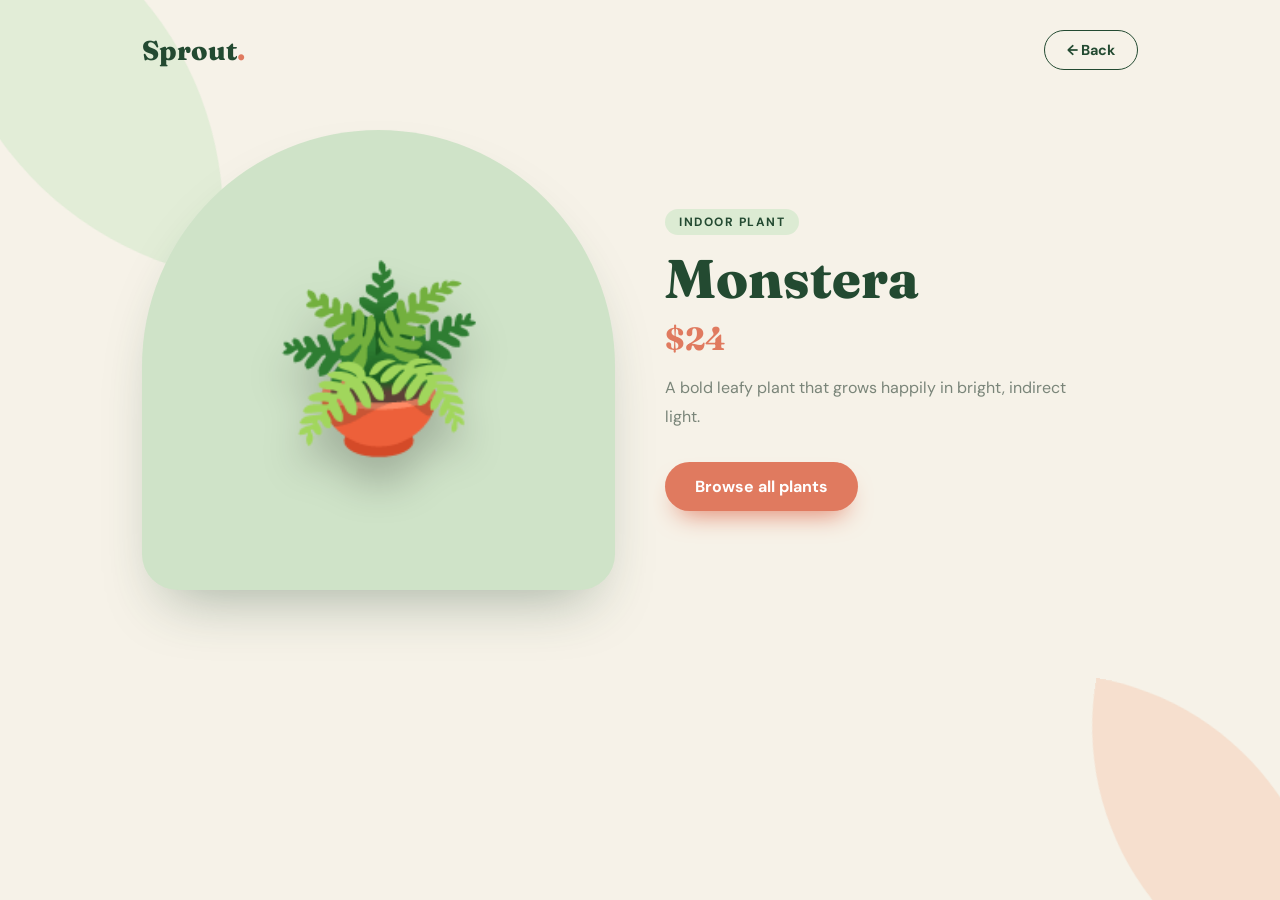
==== product.html @ da3f98dd "Plant Online Shop Project Start" ====
<!DOCTYPE html>
<html lang="en" dir="ltr">
<head>
  <meta charset="UTF-8">
  <meta name="viewport" content="width=device-width, initial-scale=1.0">
  <title>Plant | Sprout</title>
  <link rel="preconnect" href="https://fonts.googleapis.com">
  <link href="https://fonts.googleapis.com/css2?family=Fraunces:wght@600;700;800&family=DM+Sans:wght@400;500;700&display=swap" rel="stylesheet">
  <link rel="stylesheet" href="style.css">
</head>
<body>

  <!-- Decorative background shapes -->
  <span class="leaf leaf-1"></span>
  <span class="leaf leaf-2"></span>

  <div class="app">

    <header class="header">
      <a href="index.html" class="logo">Sprout<span>.</span></a>

      <!-- Back button: for the History object (history.back()) -->
      <button type="button" class="btn-back" id="back-btn">← Back</button>
    </header>

    <!-- ===== Plant details =====
         JS reads the id from the URL (product.html?id=1) with URLSearchParams,
         finds the plant and fills the elements below.
         The sample content is only here so you can see the style; JS will replace it.
         Set the soft color from JS with:
         document.getElementById('detail').style.setProperty('--accent', product.color)
    -->
    <main class="detail" id="detail" style="--accent: #cfe3c8;">

      <section class="detail-visual">
        <!-- Replace the emoji with an <img>, for example: <img src="img/monstera.png" alt="Monstera"> -->
        <div class="detail-arch" id="detail-img">
          <span class="img-placeholder">🪴</span>
        </div>
      </section>

      <section class="detail-info">
        <span class="detail-label">Indoor plant</span>
        <h1 class="detail-name" id="detail-name">Monstera</h1>
        <p class="detail-price" id="detail-price">$24</p>
        <p class="detail-desc" id="detail-desc">
          A bold leafy plant that grows happily in bright, indirect light.
        </p>

        <a href="index.html" class="btn-home">Browse all plants</a>
      </section>

    </main>

    <!-- Shown by JS when the id in the URL doesn't match any plant
         (remove the class "hidden" to show it, and hide #detail) -->
    <div class="not-found hidden" id="not-found">
      <span class="not-found-icon">🥀</span>
      <h2>Plant not found</h2>
      <p>This plant doesn't exist or was removed.</p>
      <a href="index.html" class="btn-home">Back to the shop</a>
    </div>

  </div>
  <script src="data.js"></script>
  <script src="product.js"></script>
</body>
</html>
---- style.css ----
* { margin: 0; padding: 0; box-sizing: border-box; }

:root {
  --bg: #f6f2e8;
  --green: #234a31;
  --green-2: #3c7a52;
  --ink: #1d2b22;
  --muted: #7a8579;
  --line: #e6e0d0;
  --terracotta: #e07a5f;
  --accent: #cfe3c8; /* default soft color; each card overrides it */
}

body {
  min-height: 100vh;
  font-family: 'DM Sans', sans-serif;
  background: var(--bg);
  color: var(--ink);
  position: relative;
  overflow-x: hidden;
}

button { font-family: inherit; cursor: pointer; }

/* Helper class for hiding elements */
.hidden { display: none !important; }

/* ---------- Decorative leaf shapes ---------- */
.leaf {
  position: fixed;
  z-index: 0;
  pointer-events: none;
  background: #dcebd3;
  border-radius: 0 100% 0 100%;
}
.leaf-1 { width: 340px; height: 340px; top: -90px; left: -90px; transform: rotate(10deg); opacity: .8; }
.leaf-2 { width: 280px; height: 280px; bottom: -80px; right: -70px; transform: rotate(190deg); background: #f6d7c3; opacity: .7; }

.app {
  position: relative;
  z-index: 1;
  max-width: 1040px;
  margin: 0 auto;
  padding: 30px 22px 80px;
}

/* ---------- Header ---------- */
.header {
  display: flex;
  justify-content: space-between;
  align-items: center;
}
.logo {
  font-family: 'Fraunces', serif;
  font-weight: 800;
  font-size: 1.7rem;
  color: var(--green);
  text-decoration: none;
}
.logo span { color: var(--terracotta); }
.header-note {
  font-size: .85rem;
  color: var(--muted);
  padding: 7px 16px;
  border: 1px solid var(--line);
  border-radius: 50px;
}

.btn-back {
  padding: 10px 22px;
  border-radius: 50px;
  border: 1.5px solid var(--green);
  background: transparent;
  color: var(--green);
  font-weight: 700;
  font-size: .9rem;
  transition: background .25s, color .25s, transform .25s;
}
.btn-back:hover { background: var(--green); color: #fff; transform: translateX(-4px); }

/* ---------- Intro ---------- */
.intro { text-align: center; margin: 70px 0 90px; }
.eyebrow {
  display: inline-block;
  padding: 6px 16px;
  border-radius: 50px;
  background: #dcebd3;
  color: var(--green);
  font-size: .75rem;
  font-weight: 700;
  letter-spacing: 1.5px;
  text-transform: uppercase;
  margin-bottom: 16px;
}
.intro h1 {
  font-family: 'Fraunces', serif;
  font-weight: 700;
  font-size: clamp(2.2rem, 6vw, 3.6rem);
  line-height: 1.12;
  color: var(--green);
}
.intro h1 em {
  font-style: italic;
  color: var(--terracotta);
}
.intro p { margin-top: 14px; color: var(--muted); }

/* ---------- Grid ---------- */
.plant-grid {
  display: grid;
  grid-template-columns: repeat(auto-fit, minmax(250px, 1fr));
  gap: 36px 28px;
}

/* ---------- Plant card (arch shape) ---------- */
.plant-card {
  background: #fff;
  border-radius: 150px 150px 28px 28px;
  padding: 14px 14px 24px;
  box-shadow: 0 14px 30px -14px rgba(35, 74, 49, .25);
  transition: transform .4s, box-shadow .4s;
  animation: rise .6s ease both;
}
.plant-card:nth-child(2) { animation-delay: .1s; }
.plant-card:nth-child(3) { animation-delay: .2s; }
.plant-card:nth-child(4) { animation-delay: .3s; }

.plant-card:hover {
  transform: translateY(-10px);
  box-shadow: 0 30px 50px -18px rgba(35, 74, 49, .35);
}

@keyframes rise {
  from { opacity: 0; transform: translateY(30px); }
  to   { opacity: 1; transform: translateY(0); }
}

.plant-img {
  height: 230px;
  display: grid;
  place-items: center;
  background: var(--accent);
  border-radius: 140px 140px 18px 18px;
  overflow: hidden;
}
.plant-img img,
.img-placeholder {
  max-width: 78%;
  max-height: 190px;
  object-fit: contain;
  filter: drop-shadow(0 18px 14px rgba(0, 0, 0, .18));
  transition: transform .5s cubic-bezier(.2, .8, .2, 1);
}
.img-placeholder { font-size: 6.5rem; line-height: 1; }
.plant-card:hover .plant-img img,
.plant-card:hover .img-placeholder { transform: scale(1.1) rotate(-5deg); }

.plant-body { padding: 18px 12px 0; }

.plant-name {
  font-family: 'Fraunces', serif;
  font-weight: 700;
  font-size: 1.5rem;
  color: var(--green);
}

.plant-footer {
  display: flex;
  justify-content: space-between;
  align-items: center;
  margin-top: 14px;
  padding-top: 16px;
  border-top: 1px dashed var(--line);
}
.plant-price {
  font-family: 'Fraunces', serif;
  font-weight: 700;
  font-size: 1.5rem;
  color: var(--terracotta);
}

/* "View" link (an <a> tag styled as a button) */
.btn-view {
  display: inline-block;
  padding: 10px 20px;
  border-radius: 50px;
  background: var(--green);
  color: #fff;
  font-weight: 700;
  font-size: .85rem;
  text-decoration: none;
  transition: background .25s, transform .15s;
}
.btn-view:hover { background: var(--green-2); }
.btn-view:active { transform: scale(.96); }

/* ---------- Detail page ---------- */
.detail {
  display: grid;
  grid-template-columns: 1fr 1fr;
  gap: 50px;
  align-items: center;
  margin-top: 60px;
  animation: rise .6s ease both;
}

.detail-arch {
  height: 460px;
  display: grid;
  place-items: center;
  background: var(--accent);
  border-radius: 240px 240px 36px 36px;
  box-shadow: 0 30px 60px -25px rgba(35, 74, 49, .4);
  overflow: hidden;
}
.detail-arch img,
.detail-arch .img-placeholder {
  max-width: 70%;
  max-height: 330px;
  object-fit: contain;
  filter: drop-shadow(0 26px 20px rgba(0, 0, 0, .22));
  animation: sway 5s ease-in-out infinite;
  transform-origin: bottom center;
}
.detail-arch .img-placeholder { font-size: 11rem; }

@keyframes sway {
  0%, 100% { transform: rotate(-3deg); }
  50%      { transform: rotate(3deg); }
}

.detail-label {
  display: inline-block;
  padding: 5px 14px;
  border-radius: 50px;
  background: #dcebd3;
  color: var(--green);
  font-size: .75rem;
  font-weight: 700;
  letter-spacing: 1.5px;
  text-transform: uppercase;
}
.detail-name {
  font-family: 'Fraunces', serif;
  font-weight: 800;
  font-size: clamp(2.2rem, 5vw, 3.4rem);
  line-height: 1.1;
  color: var(--green);
  margin: 14px 0 10px;
}
.detail-price {
  font-family: 'Fraunces', serif;
  font-weight: 700;
  font-size: 2rem;
  color: var(--terracotta);
}
.detail-desc {
  margin-top: 16px;
  color: var(--muted);
  line-height: 1.8;
  max-width: 420px;
}

.btn-home {
  display: inline-block;
  margin-top: 30px;
  padding: 14px 30px;
  border-radius: 50px;
  background: var(--terracotta);
  color: #fff;
  font-weight: 700;
  text-decoration: none;
  box-shadow: 0 14px 26px -12px var(--terracotta);
  transition: transform .2s, box-shadow .2s;
}
.btn-home:hover { transform: translateY(-3px); box-shadow: 0 20px 30px -12px var(--terracotta); }

/* ---------- Not found ---------- */
.not-found {
  margin-top: 70px;
  text-align: center;
  padding: 80px 20px;
  background: #fff;
  border: 1px dashed var(--line);
  border-radius: 32px;
}
.not-found-icon { font-size: 3rem; }
.not-found h2 { font-family: 'Fraunces', serif; color: var(--green); margin: 14px 0 8px; }
.not-found p { color: var(--muted); }

/* ---------- Responsive ---------- */
@media (max-width: 800px) {
  .detail { grid-template-columns: 1fr; gap: 30px; margin-top: 36px; }
  .detail-arch { height: 360px; }
  .detail-arch .img-placeholder { font-size: 8rem; }
  .intro { margin: 50px 0 60px; }
}

@media (max-width: 520px) {
  .header-note { display: none; }
}
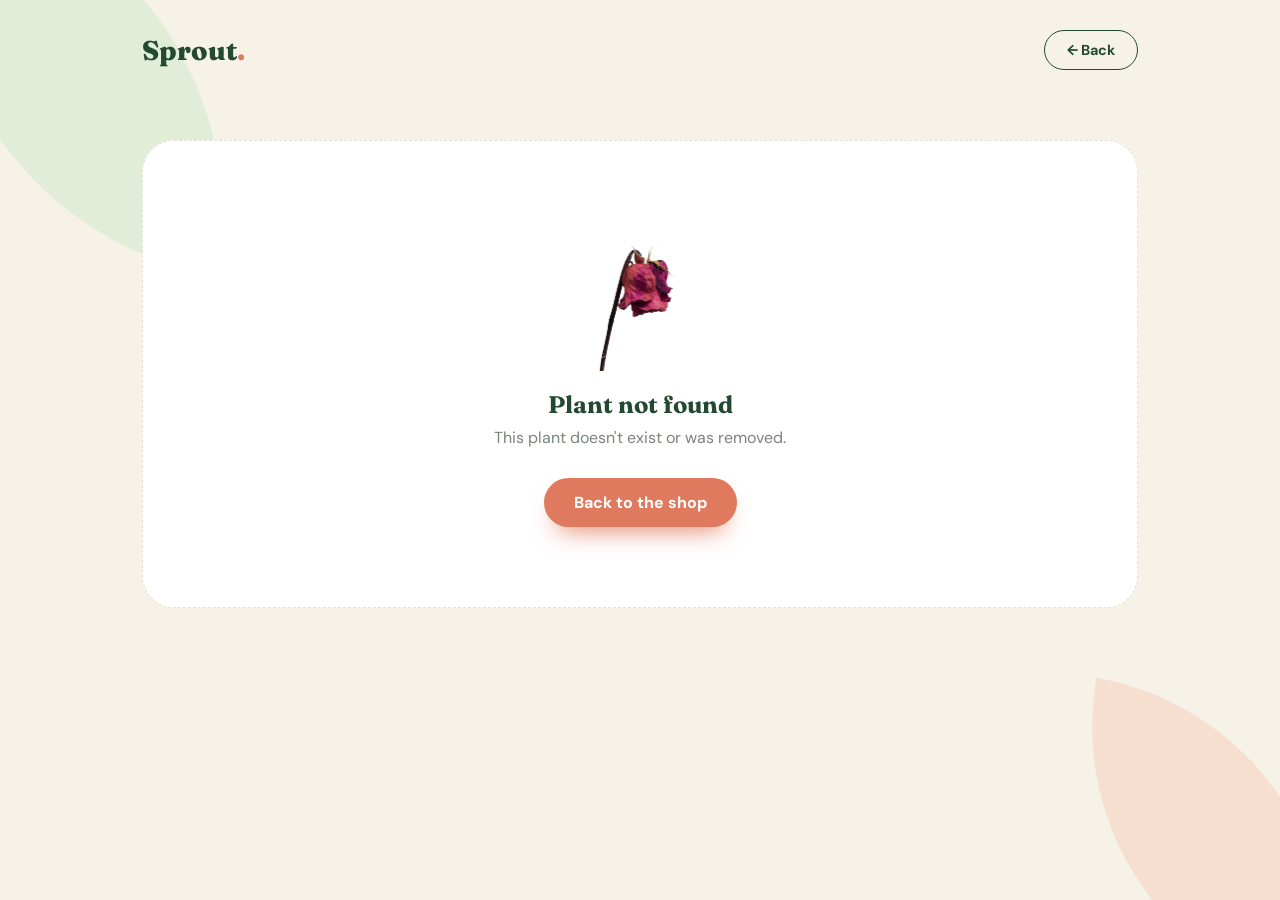
==== commit 87233535: "Completing All Parts Of The Project" ====
--- a/product.html
+++ b/product.html
@@ -35,7 +35,7 @@
       <section class="detail-visual">
         <!-- Replace the emoji with an <img>, for example: <img src="img/monstera.png" alt="Monstera"> -->
         <div class="detail-arch" id="detail-img">
-          <span class="img-placeholder">🪴</span>
+          <img id="img" src="img/1.png" alt="">
         </div>
       </section>
 
@@ -55,7 +55,7 @@
     <!-- Shown by JS when the id in the URL doesn't match any plant
          (remove the class "hidden" to show it, and hide #detail) -->
     <div class="not-found hidden" id="not-found">
-      <span class="not-found-icon">🥀</span>
+      <img id="not-found-img" src="img/notFound.png" alt="">
       <h2>Plant not found</h2>
       <p>This plant doesn't exist or was removed.</p>
       <a href="index.html" class="btn-home">Back to the shop</a>
@@ -63,6 +63,6 @@
 
   </div>
   <script src="data.js"></script>
-  <script src="product.js"></script>
+  <script src="products.js"></script>
 </body>
 </html>
--- a/style.css
+++ b/style.css
@@ -287,6 +287,8 @@
 .not-found-icon { font-size: 3rem; }
 .not-found h2 { font-family: 'Fraunces', serif; color: var(--green); margin: 14px 0 8px; }
 .not-found p { color: var(--muted); }
+.not-found img { height: 150px;}
+
 
 /* ---------- Responsive ---------- */
 @media (max-width: 800px) {
